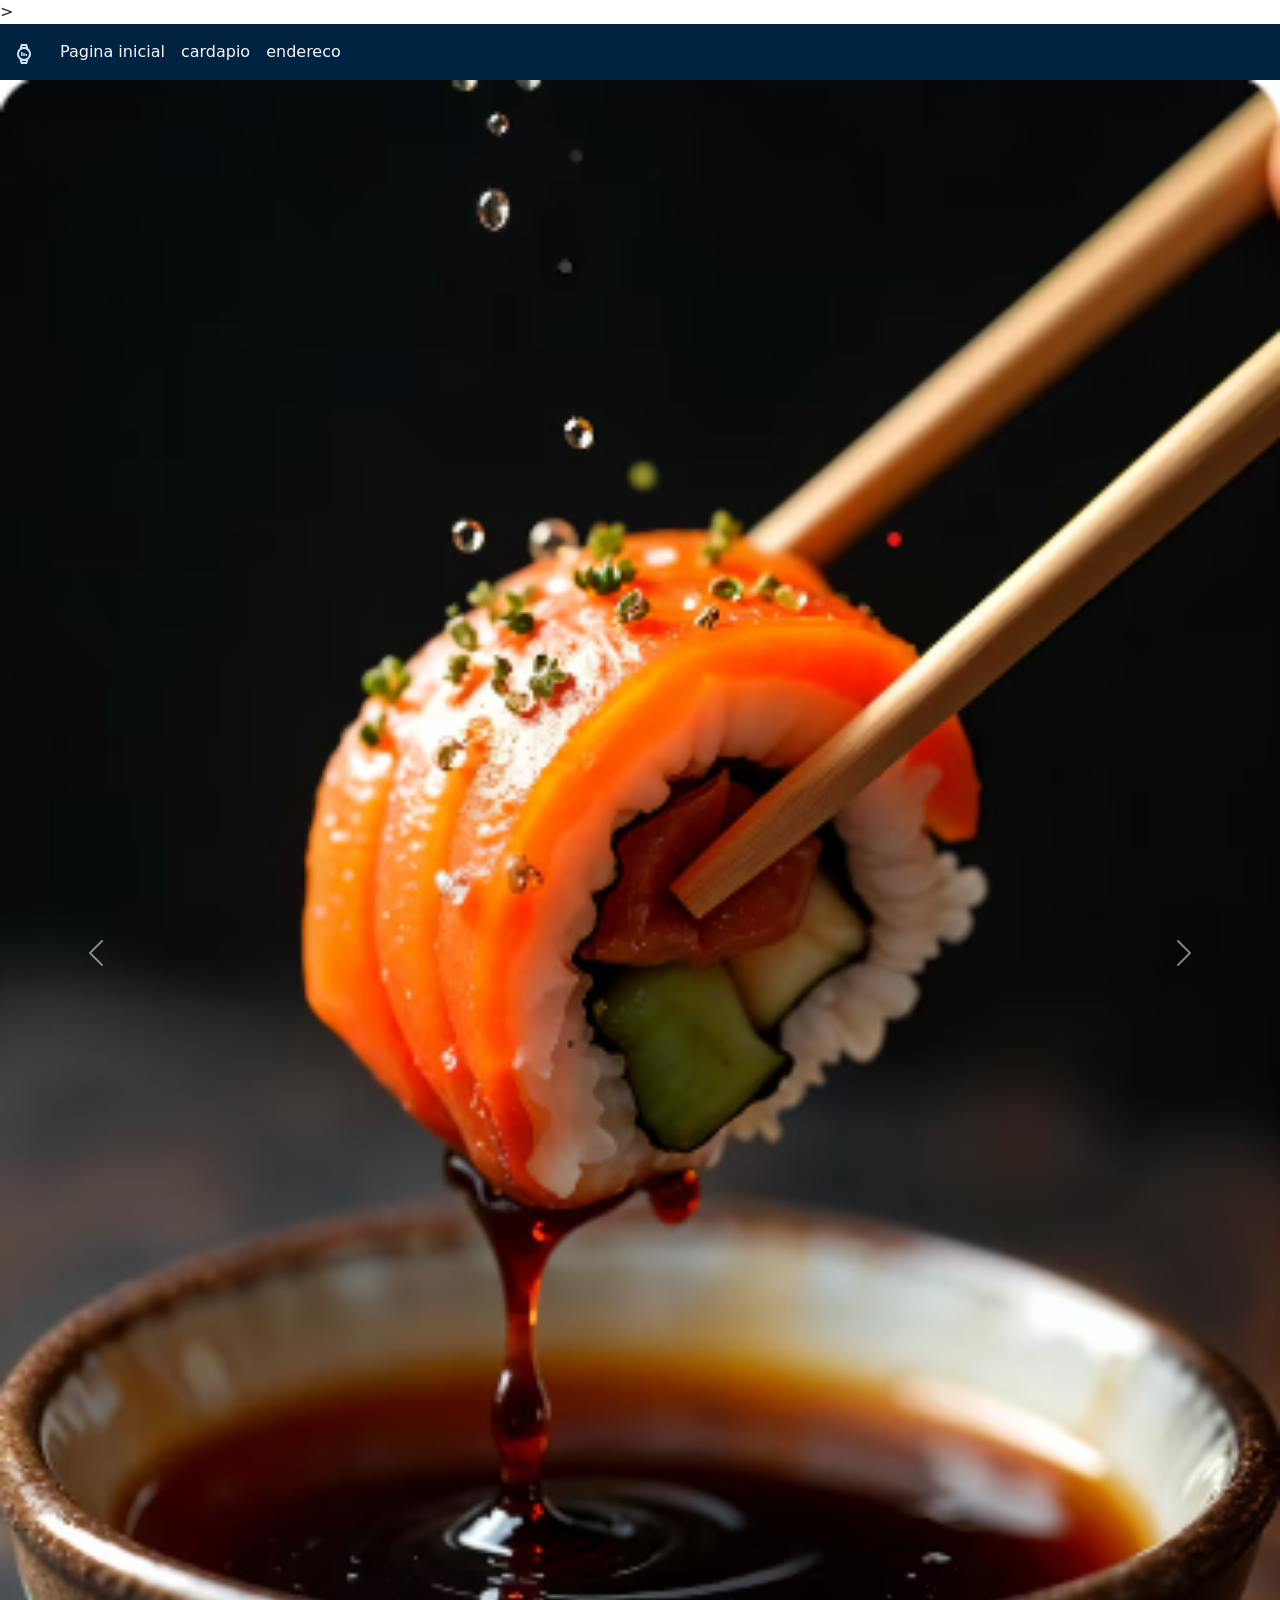
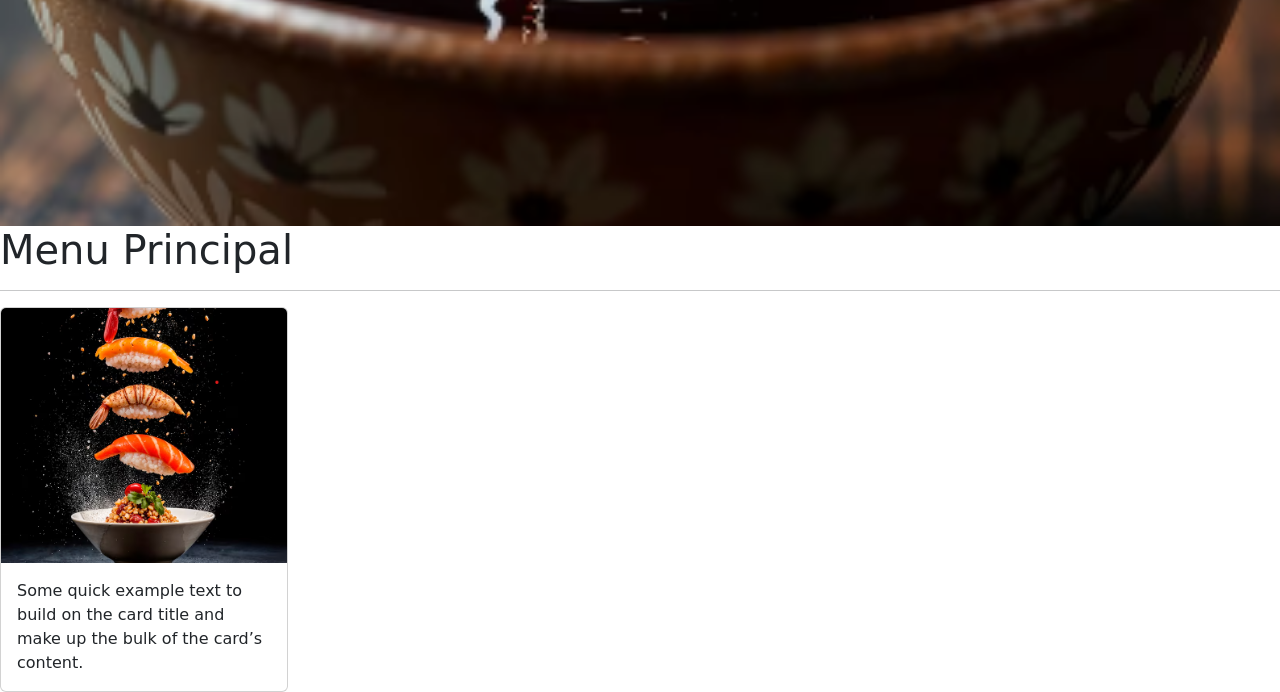
==== index.html @ cb33956d "feito" ====
<!DOCTYPE html>
<html lang="pt-BR">
<head>
    <meta charset="UTF-8">
    <meta name="viewport" content="width=device-width, initial-scale=1.0">
    <title>Utilizando BootStrap</title>
    <!--Link do CSS do Bootstrap-->>
    <link href="https://cdn.jsdelivr.net/npm/bootstrap@5.3.8/dist/css/bootstrap.min.css" rel="stylesheet" integrity="sha384-sRIl4kxILFvY47J16cr9ZwB07vP4J8+LH7qKQnuqkuIAvNWLzeN8tE5YBujZqJLB" crossorigin="anonymous">
    <!--CSS local-->
    <link rel="stylesheet" href="style.css">
</head>
<body>
    <nav class="navbar navbar-expand-lg bg-body-tertiary">
        <div class="container-fluid">
          <a class="navbar-brand" href="#"><svg xmlns="http://www.w3.org/2000/svg" height="24px" viewBox="0 -960 960 960" width="24px" fill="#D3E2F1"><path d="M360-400v-160h60v160h-60Zm90 0v-120h60v120h-60Zm90 0v-80h60v80h-60ZM420-800h120-120Zm0 640h120-120Zm-60 80-54-182q-48-38-77-95t-29-123q0-66 29-123t77-95l54-182h240l54 182q48 38 77 95t29 123q0 66-29 123t-77 95L600-80H360Zm261.5-258.5Q680-397 680-480t-58.5-141.5Q563-680 480-680t-141.5 58.5Q280-563 280-480t58.5 141.5Q397-280 480-280t141.5-58.5ZM404-750q20-5 38.5-8t37.5-3q19 0 37.5 3t38.5 8l-16-50H420l-16 50Zm16 590h120l16-50q-20 5-38.5 7.5T480-200q-19 0-37.5-2.5T404-210l16 50Z"/></svg></a>
          <button class="navbar-toggler" type="button" data-bs-toggle="collapse" data-bs-target="#navbarNav" aria-controls="navbarNav" aria-expanded="false" aria-label="Toggle navigation">
            <span class="navbar-toggler-icon"></span>
          </button>
          <div class="collapse navbar-collapse" id="navbarNav">
            <ul class="navbar-nav">
              <li class="nav-item">
                <a class="nav-link " aria-current="page" href="index.html">Pagina inicial</a>
              </li>
              <li class="nav-item">
                <a class="nav-link" href="cardapio.html">cardapio</a>
              </li>
              <li class="nav-item">
                <a class="nav-link" href="endereco.html">endereco</a>
              
        
              </li>
            </ul>
          </div>
        </div>
      </nav>
      <div id="carouselExample" class="carousel slide">
        <div class="carousel-inner">
          <div class="carousel-item active">
            <img src="img/Captura de tela 2026-04-06 201835.png" class="d-block w-100" alt="...">
          </div>
          <div class="carousel-item">
            <img src="img/Captura de tela 2026-04-06 202945.png" class="d-block w-100" alt="...">
          </div>
          <div class="carousel-item">
            <img src="img/Captura de tela 2026-04-06 203034.png" class="d-block w-100" alt="...">
          </div>
        </div>
        <button class="carousel-control-prev" type="button" data-bs-target="#carouselExample" data-bs-slide="prev">
          <span class="carousel-control-prev-icon" aria-hidden="true"></span>
          <span class="visually-hidden">Previous</span>
        </button>
        <button class="carousel-control-next" type="button" data-bs-target="#carouselExample" data-bs-slide="next">
          <span class="carousel-control-next-icon" aria-hidden="true"></span>
          <span class="visually-hidden">Next</span>
        </button>
      </div>
    </div>


<!--Card's -->
<h1>Menu Principal</h1>
<hr><div class="card" style="width: 18rem;">
    <img src="img/Captura de tela 2026-04-06 212812.png" class="card-img-top" alt="...">
    <div class="card-body">
      <p class="card-text">Some quick example text to build on the card title and make up the bulk of the card’s content.</p>
    </div>
  </div>


<!--Link do JavaScript do BootStrap-->
    <script src="https://cdn.jsdelivr.net/npm/bootstrap@5.3.8/dist/js/bootstrap.bundle.min.js" integrity="sha384-FKyoEForCGlyvwx9Hj09JcYn3nv7wiPVlz7YYwJrWVcXK/BmnVDxM+D2scQbITxI" crossorigin="anonymous"></script>
</body>
</html>
---- style.css ----
.bg-body-tertiary{
    background-color: rgb(0, 35, 65) !important;
}
.nav-link{
    color: rgb(250, 245, 255);
}
.nav-link:hover{
    color: rgb(175, 210, 255);
}
.h1{
    text-align: center;
    margin-top: 15px;
    color: rgb(8, 38, 71);
}
.cards{
    display: flex;
    justify-content: center;
    gap: 15px;
    margin-bottom: 20px;
}
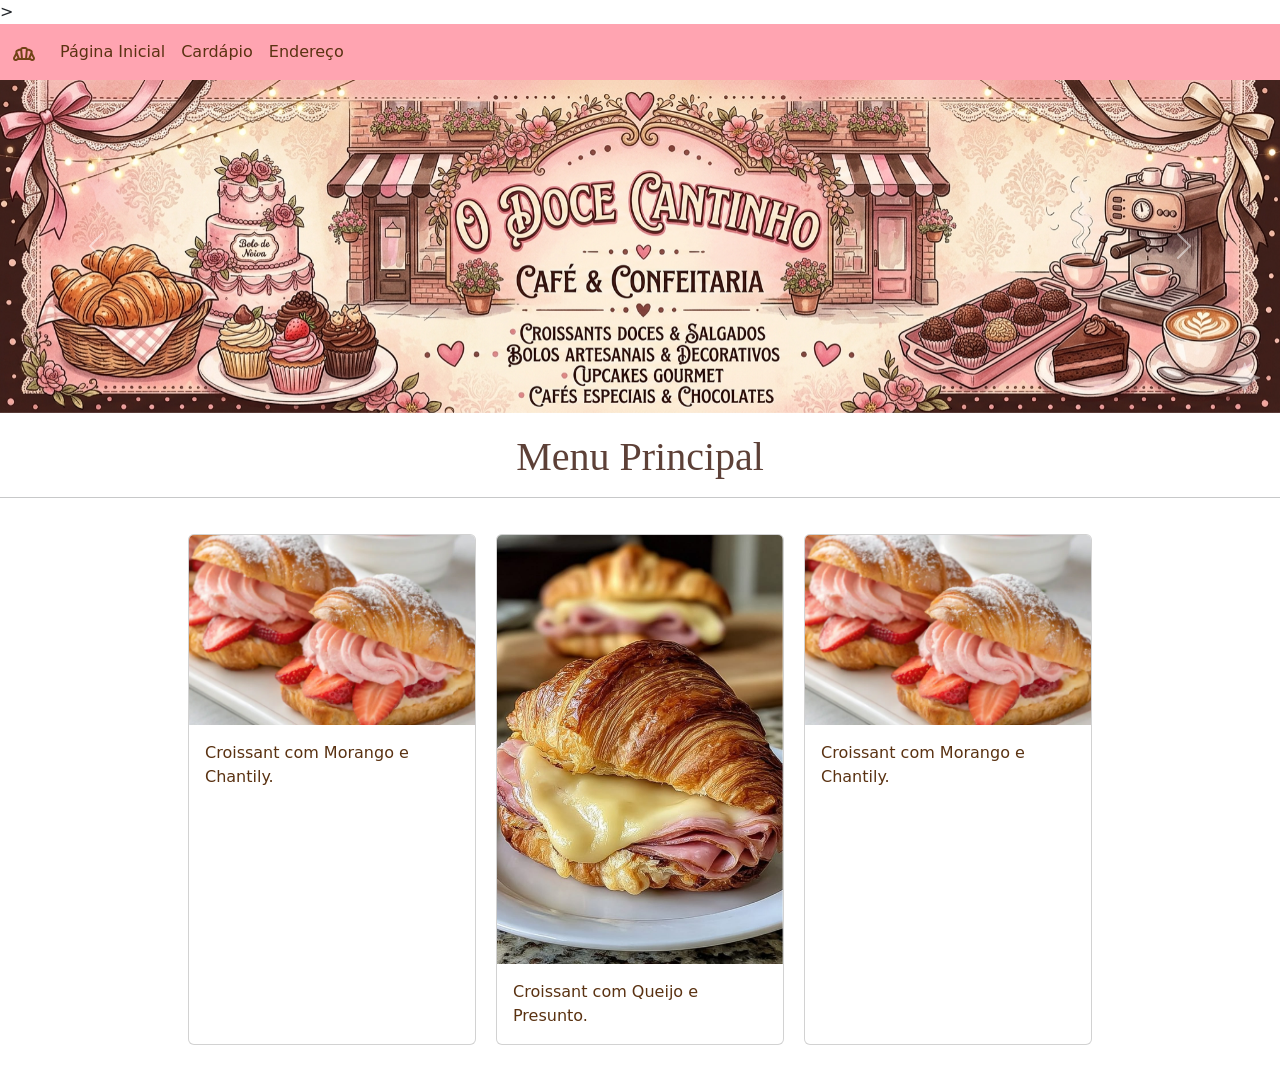
==== commit 49c49471: "EM ANDAMENTO" ====
--- a/index.html
+++ b/index.html
@@ -12,20 +12,20 @@
 <body>
     <nav class="navbar navbar-expand-lg bg-body-tertiary">
         <div class="container-fluid">
-          <a class="navbar-brand" href="#"><svg xmlns="http://www.w3.org/2000/svg" height="24px" viewBox="0 -960 960 960" width="24px" fill="#D3E2F1"><path d="M360-400v-160h60v160h-60Zm90 0v-120h60v120h-60Zm90 0v-80h60v80h-60ZM420-800h120-120Zm0 640h120-120Zm-60 80-54-182q-48-38-77-95t-29-123q0-66 29-123t77-95l54-182h240l54 182q48 38 77 95t29 123q0 66-29 123t-77 95L600-80H360Zm261.5-258.5Q680-397 680-480t-58.5-141.5Q563-680 480-680t-141.5 58.5Q280-563 280-480t58.5 141.5Q397-280 480-280t141.5-58.5ZM404-750q20-5 38.5-8t37.5-3q19 0 37.5 3t38.5 8l-16-50H420l-16 50Zm16 590h120l16-50q-20 5-38.5 7.5T480-200q-19 0-37.5-2.5T404-210l16 50Z"/></svg></a>
+          <a class="navbar-brand" href="#"><svg xmlns="http://www.w3.org/2000/svg" height="24px" viewBox="0 -960 960 960" width="24px" fill="#714216"><path d="M804-282q17 9 30-4t4-30l-58-108-42 108 66 34Zm-200-38h48l96-238q3-8-1.5-13.5T736-580l-80-32q-9-3-17.5 2T628-596l-24 276Zm-296 0h48l-24-276q-2-11-10.5-15t-17.5-1l-80 32q-8 3-11.5 8.5T212-558l96 238Zm-152 38 66-34-42-108-58 108q-9 17 4 30t30 4Zm280-38h88l30-338q2-9-4.5-15.5T534-680H426q-8 0-14.5 6.5T406-658l30 338ZM138-200q-42 0-70-31.5T40-306q0-12 3.5-23.5T52-352l88-168q-14-40 1-79t53-55l80-32q14-5 28-7t28 1q14-29 39-48.5t57-19.5h108q32 0 57 19.5t39 48.5q14-2 28-.5t28 6.5l80 32q40 16 56 55t-2 77l88 168q6 11 9 23t3 25q0 45-30.5 75.5T814-200q-11 0-22-2.5t-22-7.5l-62-30H250l-56 30q-13 7-27.5 8.5T138-200Zm342-280Z"/></svg></a>
           <button class="navbar-toggler" type="button" data-bs-toggle="collapse" data-bs-target="#navbarNav" aria-controls="navbarNav" aria-expanded="false" aria-label="Toggle navigation">
             <span class="navbar-toggler-icon"></span>
           </button>
           <div class="collapse navbar-collapse" id="navbarNav">
             <ul class="navbar-nav">
               <li class="nav-item">
-                <a class="nav-link " aria-current="page" href="index.html">Pagina inicial</a>
+                <a class="nav-link " aria-current="page" href="index.html">Página Inicial</a>
               </li>
               <li class="nav-item">
-                <a class="nav-link" href="cardapio.html">cardapio</a>
+                <a class="nav-link" href="cardapio.html">Cardápio</a>
               </li>
               <li class="nav-item">
-                <a class="nav-link" href="endereco.html">endereco</a>
+                <a class="nav-link" href="endereco.html">Endereço</a>
               
         
               </li>
@@ -36,13 +36,13 @@
       <div id="carouselExample" class="carousel slide">
         <div class="carousel-inner">
           <div class="carousel-item active">
-            <img src="img/Captura de tela 2026-04-06 201835.png" class="d-block w-100" alt="...">
+            <img src="img/popo.png" class="d-block w-100" alt="...">
           </div>
           <div class="carousel-item">
-            <img src="img/Captura de tela 2026-04-06 202945.png" class="d-block w-100" alt="...">
+            <img src="img/popo.png" class="d-block w-100" alt="...">
           </div>
           <div class="carousel-item">
-            <img src="img/Captura de tela 2026-04-06 203034.png" class="d-block w-100" alt="...">
+            <img src="img/popo.png" class="d-block w-100" alt="...">
           </div>
         </div>
         <button class="carousel-control-prev" type="button" data-bs-target="#carouselExample" data-bs-slide="prev">
@@ -57,16 +57,49 @@
     </div>
 
 
-<!--Card's -->
-<h1>Menu Principal</h1>
-<hr><div class="card" style="width: 18rem;">
-    <img src="img/Captura de tela 2026-04-06 212812.png" class="card-img-top" alt="...">
-    <div class="card-body">
-      <p class="card-text">Some quick example text to build on the card title and make up the bulk of the card’s content.</p>
+    <h1 class="mm" style="text-align: center;">Menu Principal</h1>
+    <hr>
+    
+    <div class="container-cards">
+      
+      <div class="card" style="width: 18rem;">
+        <img src="img/popo coco.jpg" class="card-img-top" alt="...">
+        <div class="card-body">
+          <p class="card-text">Croissant com Morango e Chantily.</p>
+        </div>
+      </div>
+    
+      <div class="card" style="width: 18rem;">
+        <img src="img/popo coco qijo.jpg" class="card-img-top" alt="...">
+        <div class="card-body">
+          <p class="card-text">Croissant com Queijo e Presunto.</p>
+        </div>
+      </div>
+    
+      <div class="card" style="width: 18rem;">
+        <img src="img/popo coco.jpg" class="card-img-top" alt="...">
+        <div class="card-body">
+          <p class="card-text">Croissant com Morango e Chantily.</p>
+        </div>
+      </div>
+    
     </div>
-  </div>
-
-
+    
+    <style>
+      .container-cards {
+        display: flex;          /* Ativa o modo flexível */
+        flex-wrap: wrap;       /* Se não couber na tela, ele joga para a linha de baixo */
+        justify-content: center; /* Centraliza horizontalmente */
+        gap: 20px;             /* Cria um espaço entre os cards */
+        padding: 20px;         /* Espaçamento interno */
+      }
+    
+      .mm {
+        color: #5d4037;        /* Um tom de marrom para combinar com o tema vintage */
+        font-family: 'Georgia', serif; 
+        margin-top: 20px;
+      }
+    </style>
 <!--Link do JavaScript do BootStrap-->
     <script src="https://cdn.jsdelivr.net/npm/bootstrap@5.3.8/dist/js/bootstrap.bundle.min.js" integrity="sha384-FKyoEForCGlyvwx9Hj09JcYn3nv7wiPVlz7YYwJrWVcXK/BmnVDxM+D2scQbITxI" crossorigin="anonymous"></script>
 </body>
--- a/style.css
+++ b/style.css
@@ -1,20 +1,28 @@
 .bg-body-tertiary{
-    background-color: rgb(0, 35, 65) !important;
+    background-color: rgb(255, 164, 177) !important;
 }
 .nav-link{
-    color: rgb(250, 245, 255);
+    color: rgb(90, 50, 18);
 }
 .nav-link:hover{
-    color: rgb(175, 210, 255);
+    color: rgb(255, 215, 170);
 }
-.h1{
+.mm{
     text-align: center;
     margin-top: 15px;
-    color: rgb(8, 38, 71);
+    color: rgb(167, 121, 84);
 }
 .cards{
     display: flex;
     justify-content: center;
     gap: 15px;
     margin-bottom: 20px;
+
+}
+.card-text{
+    color: rgb(90, 50, 18);
+};
+
+.card{
+;
 }
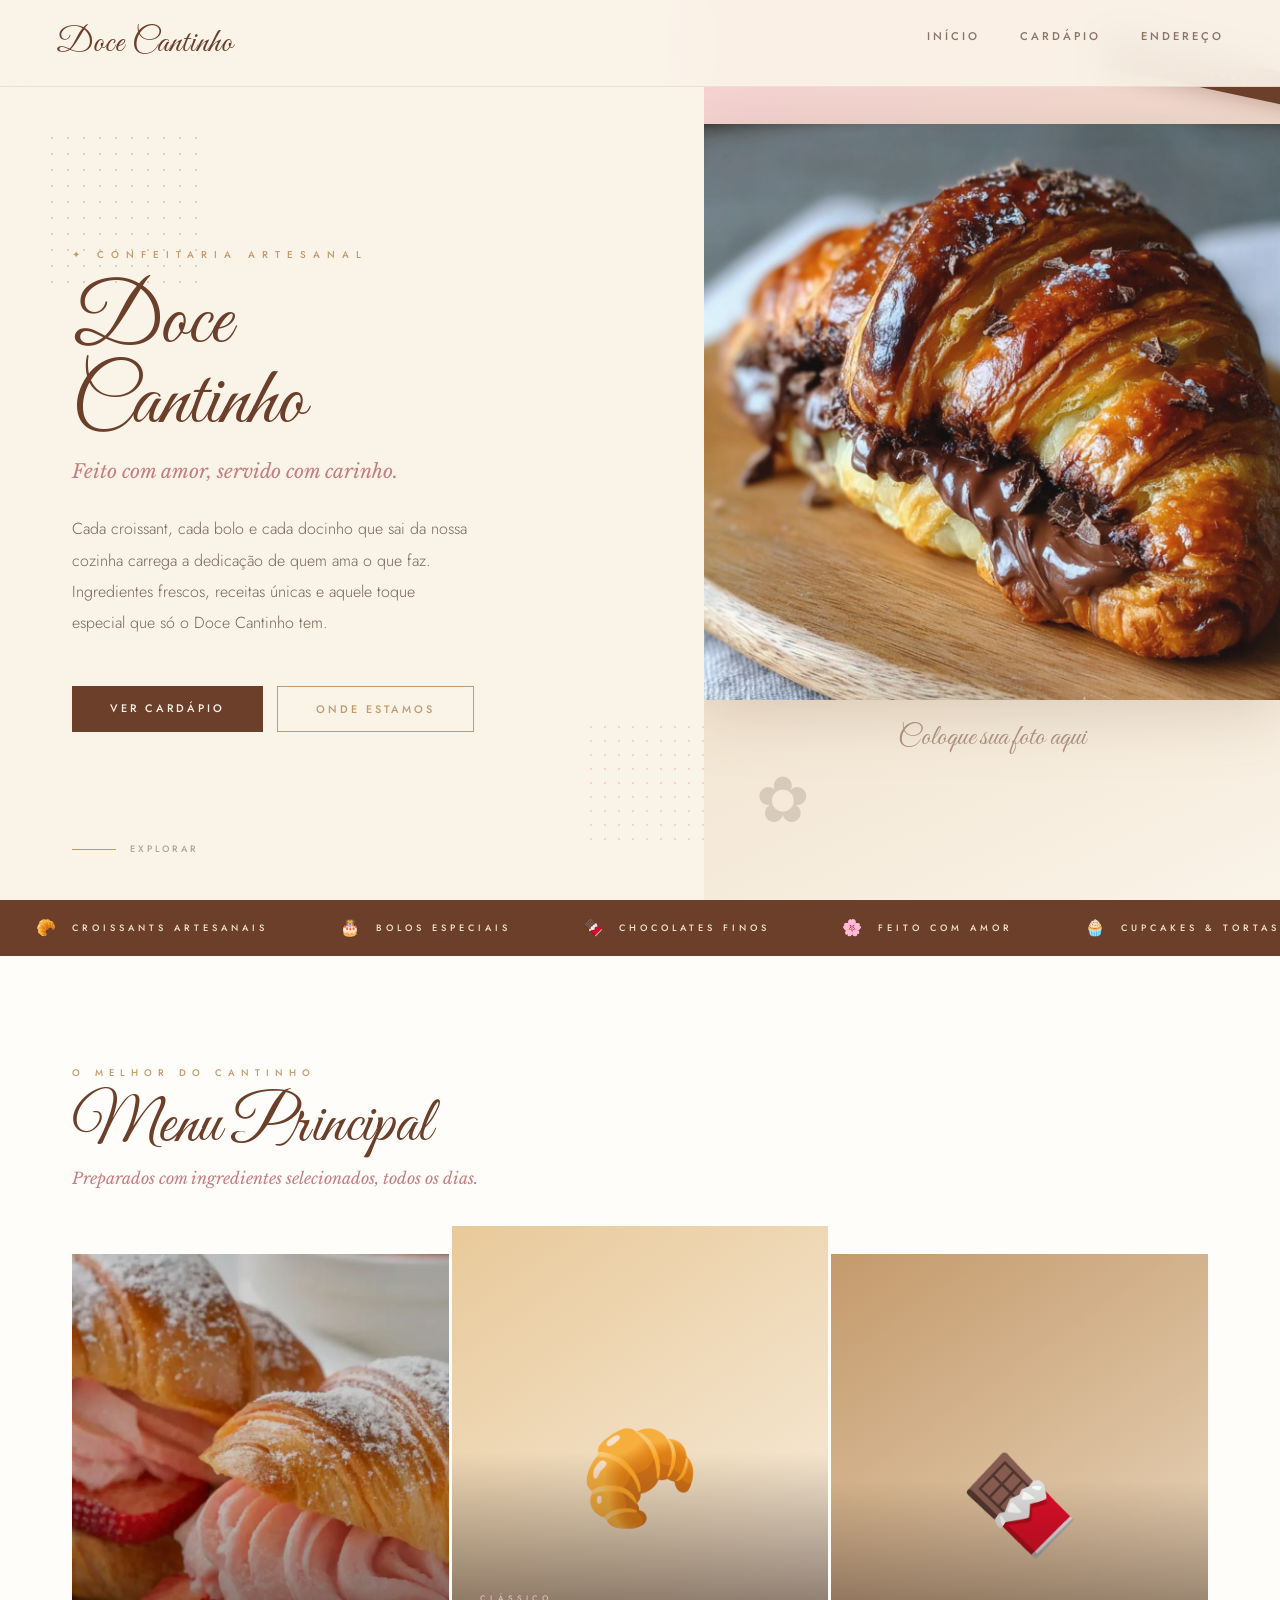
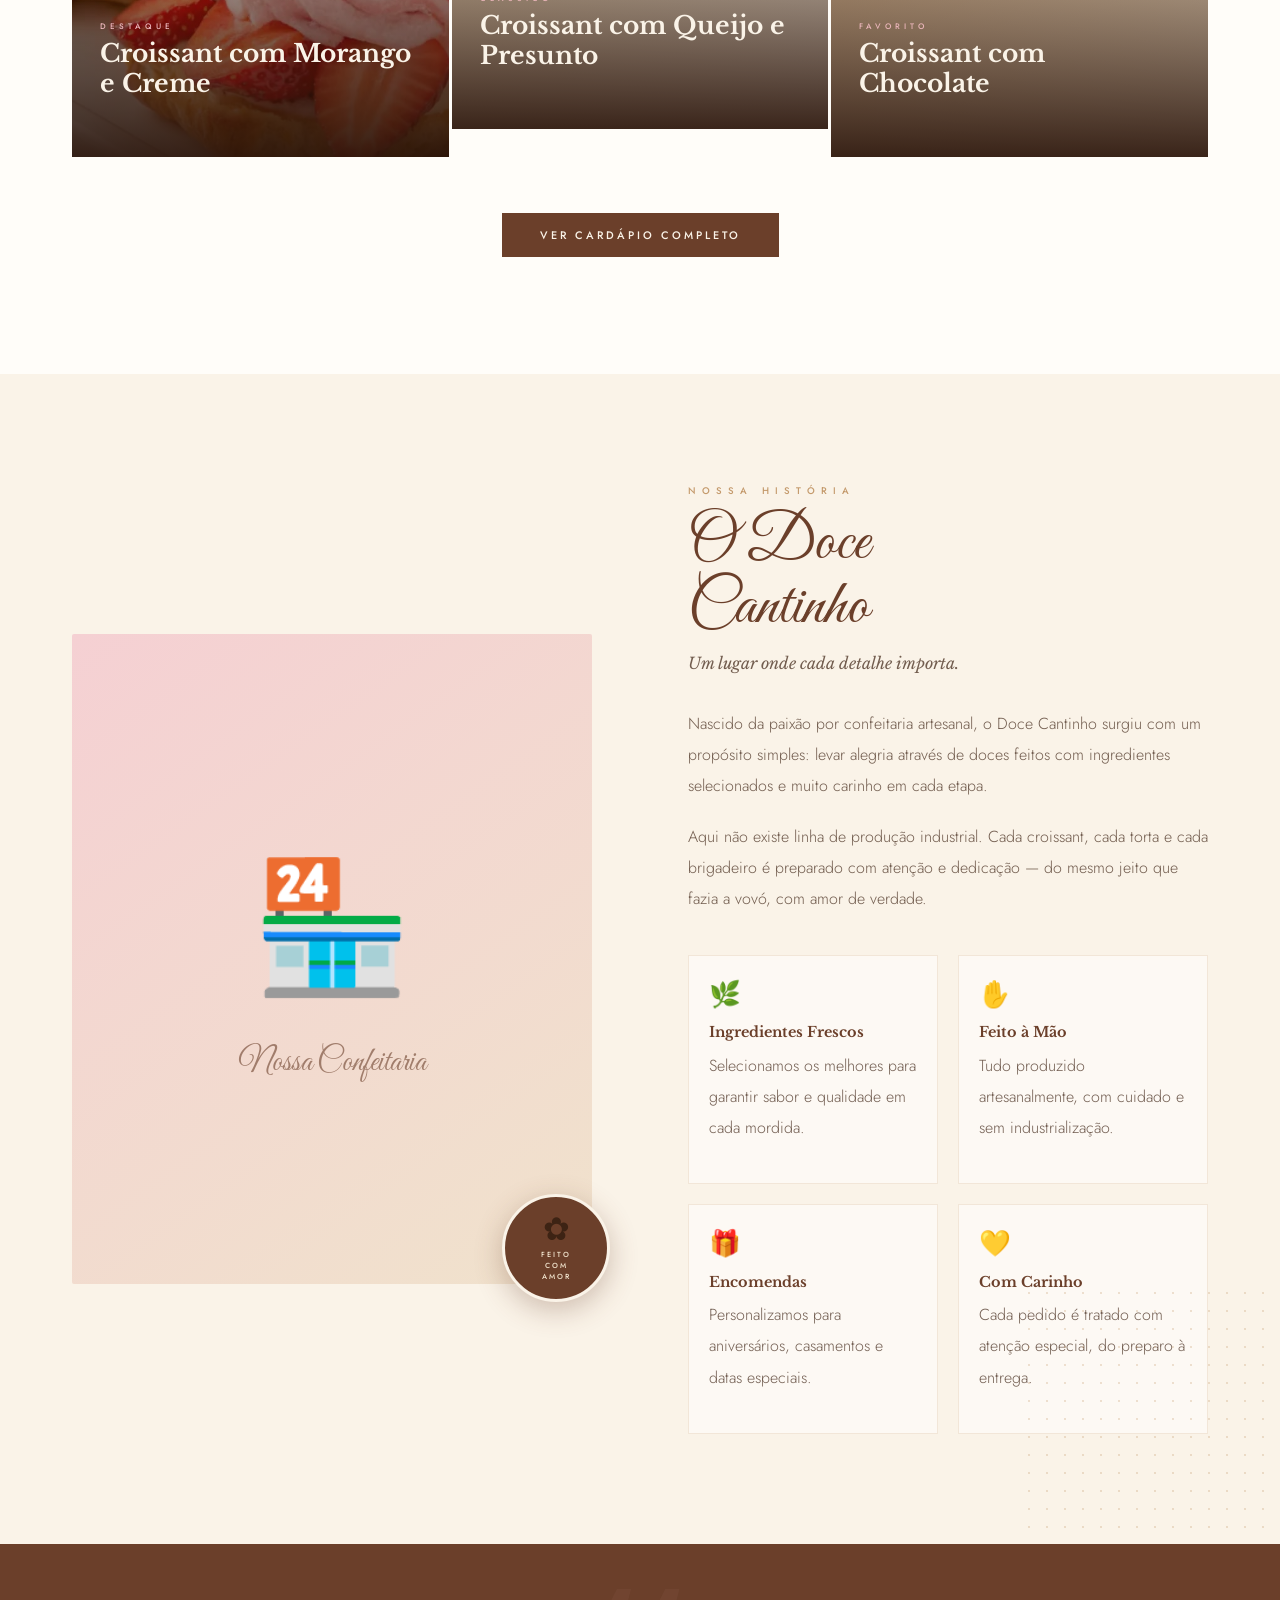
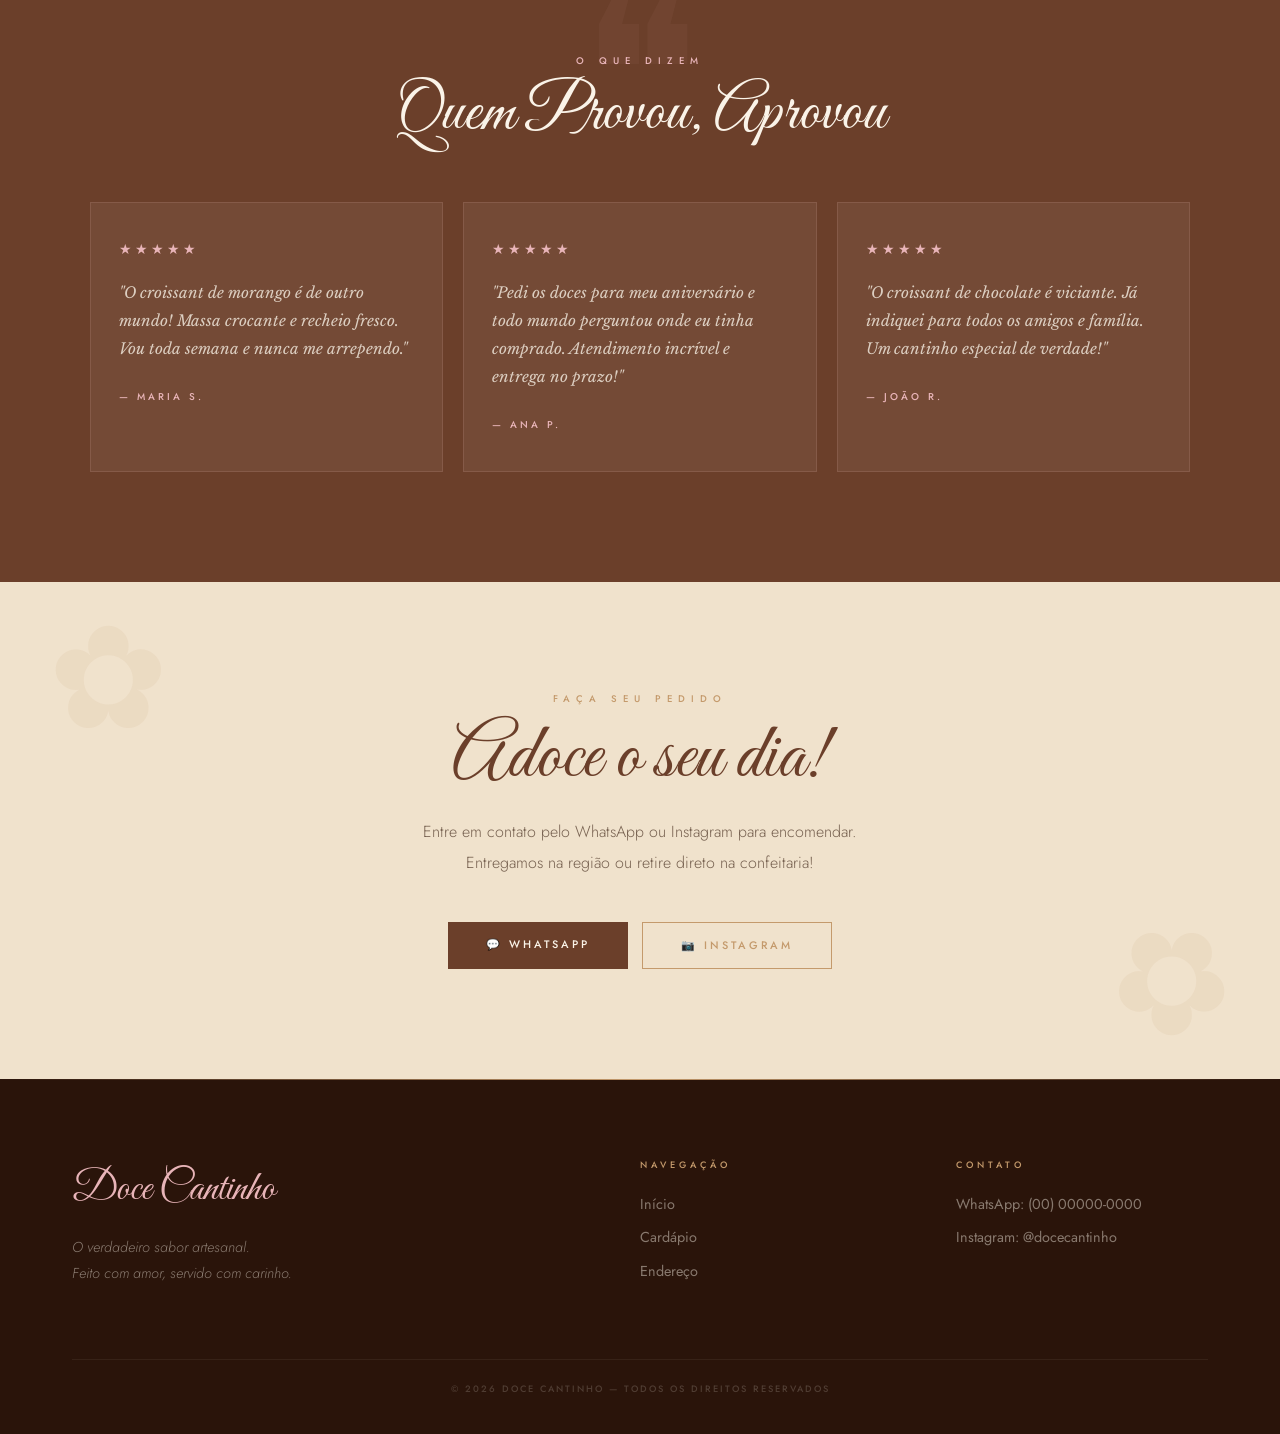
==== commit b703c99d: "em andamento" ====
--- a/index.html
+++ b/index.html
@@ -1,106 +1,802 @@
 <!DOCTYPE html>
 <html lang="pt-BR">
 <head>
-    <meta charset="UTF-8">
-    <meta name="viewport" content="width=device-width, initial-scale=1.0">
-    <title>Utilizando BootStrap</title>
-    <!--Link do CSS do Bootstrap-->>
-    <link href="https://cdn.jsdelivr.net/npm/bootstrap@5.3.8/dist/css/bootstrap.min.css" rel="stylesheet" integrity="sha384-sRIl4kxILFvY47J16cr9ZwB07vP4J8+LH7qKQnuqkuIAvNWLzeN8tE5YBujZqJLB" crossorigin="anonymous">
-    <!--CSS local-->
-    <link rel="stylesheet" href="style.css">
+  <meta charset="UTF-8">
+  <meta name="viewport" content="width=device-width, initial-scale=1.0">
+  <title>Doce Cantinho — Confeitaria</title>
+  <link href="https://fonts.googleapis.com/css2?family=Great+Vibes&family=Libre+Baskerville:ital,wght@0,400;0,700;1,400&family=Jost:wght@300;400;500;600&display=swap" rel="stylesheet">
+  <link href="https://cdn.jsdelivr.net/npm/bootstrap@5.3.8/dist/css/bootstrap.min.css" rel="stylesheet" integrity="sha384-sRIl4kxILFvY47J16cr9ZwB07vP4J8+LH7qKQnuqkuIAvNWLzeN8tE5YBujZqJLB" crossorigin="anonymous">
+  <style>
+    *, *::before, *::after { margin: 0; padding: 0; box-sizing: border-box; }
+
+    :root {
+      --rosa:        #E8B4B8;
+      --rosa-escuro: #C47E82;
+      --creme:       #FAF3E8;
+      --bege:        #F0E2CC;
+      --caramelo:    #C49A6C;
+      --marrom:      #6B3F2A;
+      --marrom-esc:  #2A140A;
+      --branco:      #FFFDF9;
+      --texto:       #3D2314;
+    }
+
+    html { scroll-behavior: smooth; }
+
+    body {
+      background: var(--branco);
+      color: var(--texto);
+      font-family: 'Jost', sans-serif;
+      overflow-x: hidden;
+    }
+
+    ::-webkit-scrollbar { width: 5px; }
+    ::-webkit-scrollbar-track { background: var(--creme); }
+    ::-webkit-scrollbar-thumb { background: var(--rosa); border-radius: 3px; }
+
+    /* ─── NAV ─── */
+    nav {
+      position: fixed; top: 0; left: 0; right: 0; z-index: 200;
+      display: flex; align-items: center; justify-content: space-between;
+      padding: 18px 56px;
+      background: rgba(250,243,232,0.93);
+      backdrop-filter: blur(18px);
+      border-bottom: 1px solid rgba(196,154,108,0.22);
+    }
+
+    .nav-logo {
+      font-family: 'Great Vibes', cursive;
+      font-size: 2.1rem; color: var(--marrom);
+      text-decoration: none; letter-spacing: 1px;
+    }
+
+    .nav-links { display: flex; gap: 40px; list-style: none; }
+    .nav-links a {
+      font-size: 0.7rem; letter-spacing: 3px; font-weight: 500;
+      color: rgba(61,35,20,0.6); text-decoration: none;
+      text-transform: uppercase; transition: color 0.3s;
+      position: relative;
+    }
+    .nav-links a::after {
+      content: ''; position: absolute; bottom: -4px; left: 0; right: 0;
+      height: 1px; background: var(--caramelo);
+      transform: scaleX(0); transition: transform 0.3s ease;
+    }
+    .nav-links a:hover { color: var(--marrom); }
+    .nav-links a:hover::after { transform: scaleX(1); }
+
+    /* ─── HERO ─── */
+    .hero {
+      min-height: 100vh;
+      display: grid; grid-template-columns: 1.1fr 0.9fr;
+      position: relative; overflow: hidden;
+    }
+
+    .hero-left {
+      display: flex; flex-direction: column;
+      justify-content: center;
+      padding: 160px 72px 80px 72px;
+      background: var(--creme);
+      position: relative; z-index: 2;
+    }
+
+    .hero-left::before {
+      content: '';
+      position: absolute; top: 130px; left: 44px;
+      width: 160px; height: 160px;
+      background-image: radial-gradient(circle, rgba(196,154,108,0.4) 1.5px, transparent 1.5px);
+      background-size: 16px 16px;
+      pointer-events: none;
+    }
+    .hero-left::after {
+      content: '';
+      position: absolute; bottom: 60px; right: 0;
+      width: 120px; height: 120px;
+      background-image: radial-gradient(circle, rgba(232,180,184,0.5) 1.5px, transparent 1.5px);
+      background-size: 14px 14px;
+      pointer-events: none;
+    }
+
+    .hero-tag {
+      font-size: 0.62rem; letter-spacing: 7px; font-weight: 500;
+      text-transform: uppercase; color: var(--caramelo);
+      margin-bottom: 22px;
+      animation: fadeUp 0.9s ease both;
+    }
+
+    .hero-title {
+      font-family: 'Great Vibes', cursive;
+      font-size: clamp(4.5rem, 6.5vw, 8rem);
+      color: var(--marrom); line-height: 0.95;
+      margin-bottom: 14px;
+      animation: fadeUp 0.9s 0.12s ease both;
+    }
+
+    .hero-subtitle {
+      font-family: 'Libre Baskerville', serif;
+      font-size: clamp(1rem, 1.5vw, 1.3rem);
+      font-style: italic; color: var(--rosa-escuro);
+      margin-bottom: 28px;
+      animation: fadeUp 0.9s 0.22s ease both;
+    }
+
+    .hero-desc {
+      font-size: 1rem; font-weight: 300; line-height: 1.95;
+      color: rgba(61,35,20,0.68); max-width: 400px;
+      margin-bottom: 48px;
+      animation: fadeUp 0.9s 0.32s ease both;
+    }
+
+    .hero-btns {
+      display: flex; gap: 14px; flex-wrap: wrap;
+      animation: fadeUp 0.9s 0.42s ease both;
+    }
+
+    .btn-prim {
+      display: inline-block; padding: 14px 38px;
+      background: var(--marrom); color: var(--creme);
+      font-size: 0.68rem; letter-spacing: 3px; font-weight: 500;
+      text-transform: uppercase; text-decoration: none;
+      transition: all 0.35s; position: relative; overflow: hidden;
+    }
+    .btn-prim::before {
+      content: ''; position: absolute; inset: 0;
+      background: var(--rosa-escuro);
+      transform: translateX(-101%);
+      transition: transform 0.4s cubic-bezier(0.77,0,0.175,1);
+    }
+    .btn-prim:hover::before { transform: translateX(0); }
+    .btn-prim span { position: relative; z-index: 1; color: var(--creme); }
+
+    .btn-sec {
+      display: inline-block; padding: 14px 38px;
+      border: 1px solid var(--caramelo);
+      color: var(--caramelo);
+      font-size: 0.68rem; letter-spacing: 3px; font-weight: 500;
+      text-transform: uppercase; text-decoration: none;
+      transition: all 0.35s;
+    }
+    .btn-sec:hover { background: var(--caramelo); color: var(--branco); }
+
+    .hero-right {
+      position: relative; overflow: hidden;
+      background: linear-gradient(155deg, #F5D0D3 0%, var(--bege) 50%, var(--creme) 100%);
+    }
+
+    .hero-right img {
+      width: 100%; height: 100%; object-fit: cover;
+      display: block; opacity: 0.92;
+    }
+
+    .hero-placeholder {
+      width: 100%; height: 100%; min-height: 100vh;
+      display: flex; flex-direction: column;
+      align-items: center; justify-content: center;
+      gap: 16px;
+    }
+    .hero-placeholder .big-emoji {
+      font-size: 10rem;
+      filter: drop-shadow(0 12px 32px rgba(107,63,42,0.2));
+      animation: float 4s ease-in-out infinite;
+    }
+    .hero-placeholder p {
+      font-family: 'Great Vibes', cursive;
+      font-size: 1.8rem; color: var(--marrom); opacity: 0.5;
+    }
+    @keyframes float {
+      0%,100% { transform: translateY(0); }
+      50% { transform: translateY(-14px); }
+    }
+
+    .hero-ribbon {
+      position: absolute; top: 56px; right: -28px;
+      background: var(--marrom); color: var(--creme);
+      padding: 10px 56px;
+      font-size: 0.52rem; letter-spacing: 5px; font-weight: 500;
+      text-transform: uppercase; transform: rotate(12deg);
+      box-shadow: 0 4px 20px rgba(107,63,42,0.3);
+    }
+
+    .hero-deco {
+      position: absolute; bottom: 52px; left: 52px;
+      font-size: 4rem; opacity: 0.15;
+      animation: spin 25s linear infinite;
+    }
+    @keyframes spin { to { transform: rotate(360deg); } }
+
+    .scroll-hint {
+      position: absolute; bottom: 44px; left: 72px;
+      display: flex; align-items: center; gap: 14px;
+      font-size: 0.58rem; letter-spacing: 3px; text-transform: uppercase;
+      color: rgba(61,35,20,0.38); font-weight: 500;
+      animation: bob 2.5s ease-in-out infinite;
+    }
+    .scroll-line { width: 44px; height: 1px; background: var(--caramelo); }
+    @keyframes bob {
+      0%,100% { transform: translateY(0); }
+      50% { transform: translateY(7px); }
+    }
+    @keyframes fadeUp {
+      from { opacity: 0; transform: translateY(28px); }
+      to   { opacity: 1; transform: translateY(0); }
+    }
+
+    /* ─── MARQUEE ─── */
+    .marquee-bar {
+      background: var(--marrom);
+      padding: 16px 0; overflow: hidden;
+    }
+    .marquee-track {
+      display: flex; width: max-content;
+      animation: marquee 24s linear infinite;
+    }
+    .marquee-item {
+      display: flex; align-items: center; gap: 12px;
+      padding: 0 36px;
+      font-size: 0.58rem; letter-spacing: 4px; font-weight: 500;
+      text-transform: uppercase; color: var(--bege); white-space: nowrap;
+    }
+    .marquee-item .dot { color: var(--rosa); font-size: 1rem; }
+    @keyframes marquee { from { transform: translateX(0); } to { transform: translateX(-50%); } }
+
+    /* ─── HELPERS ─── */
+    .eyebrow {
+      font-size: 0.6rem; letter-spacing: 6px; font-weight: 500;
+      text-transform: uppercase; color: var(--caramelo);
+      margin-bottom: 14px; display: block;
+    }
+    .sec-title {
+      font-family: 'Great Vibes', cursive;
+      font-size: clamp(3rem, 5vw, 5.5rem);
+      color: var(--marrom); line-height: 1; margin-bottom: 8px;
+    }
+    .sec-sub {
+      font-family: 'Libre Baskerville', serif;
+      font-size: 1rem; font-style: italic;
+      color: var(--rosa-escuro);
+    }
+
+    /* ─── MENU PRINCIPAL ─── */
+    .menu-sec {
+      background: var(--branco);
+      padding: 110px 72px;
+    }
+    .menu-header { margin-bottom: 64px; }
+
+    .menu-grid {
+      display: grid;
+      grid-template-columns: repeat(3, 1fr);
+      gap: 3px;
+      max-width: 1200px; margin: 0 auto;
+    }
+
+    .menu-card {
+      position: relative; overflow: hidden;
+      background: var(--creme); cursor: pointer;
+    }
+
+    .menu-card img {
+      width: 100%; aspect-ratio: 3/4; object-fit: cover;
+      display: block;
+      filter: brightness(0.82) saturate(1.15);
+      transition: transform 0.65s ease, filter 0.5s;
+    }
+    .menu-card:hover img {
+      transform: scale(1.07);
+      filter: brightness(0.55) saturate(1.2);
+    }
+
+    /* Placeholder sem foto */
+    .menu-placeholder {
+      width: 100%; aspect-ratio: 3/4;
+      display: flex; align-items: center; justify-content: center;
+      font-size: 6rem;
+      transition: transform 0.65s ease;
+    }
+    .menu-card:hover .menu-placeholder { transform: scale(1.07); }
+
+    .menu-overlay {
+      position: absolute; inset: 0;
+      display: flex; flex-direction: column;
+      justify-content: flex-end; padding: 32px 28px;
+      background: linear-gradient(to top, rgba(42,20,10,0.92) 0%, transparent 55%);
+    }
+
+    .menu-tag {
+      font-size: 0.5rem; letter-spacing: 4px; font-weight: 500;
+      text-transform: uppercase; color: var(--rosa);
+      margin-bottom: 7px; display: block;
+    }
+
+    .menu-nome {
+      font-family: 'Libre Baskerville', serif;
+      font-size: 1.55rem; font-weight: 700;
+      color: var(--creme); line-height: 1.2; margin-bottom: 10px;
+    }
+
+    .menu-desc {
+      font-size: 0.88rem; font-weight: 300;
+      color: rgba(250,243,232,0.72); line-height: 1.6;
+      max-height: 0; overflow: hidden;
+      transition: max-height 0.5s ease, opacity 0.4s;
+      opacity: 0;
+    }
+    .menu-card:hover .menu-desc { max-height: 100px; opacity: 1; }
+
+    .menu-card.elevado { transform: translateY(-28px); }
+
+    /* ─── SOBRE NÓS ─── */
+    .sobre-sec {
+      background: var(--creme);
+      padding: 110px 72px;
+      position: relative; overflow: hidden;
+    }
+    .sobre-sec::after {
+      content: '';
+      position: absolute; bottom: 0; right: 0;
+      width: 260px; height: 260px;
+      background-image: radial-gradient(circle, rgba(196,154,108,0.28) 1.5px, transparent 1.5px);
+      background-size: 18px 18px;
+      pointer-events: none;
+    }
+
+    .sobre-inner {
+      max-width: 1200px; margin: 0 auto;
+      display: grid; grid-template-columns: 1fr 1fr;
+      gap: 96px; align-items: center;
+    }
+
+    .sobre-img-wrap { position: relative; }
+    .sobre-img-wrap img {
+      width: 100%; aspect-ratio: 4/5; object-fit: cover;
+      display: block; border-radius: 2px;
+    }
+    .sobre-placeholder {
+      width: 100%; aspect-ratio: 4/5;
+      background: linear-gradient(145deg, #F5D0D3, #F0E2CC);
+      display: flex; flex-direction: column;
+      align-items: center; justify-content: center;
+      gap: 16px; border-radius: 2px;
+    }
+    .sobre-placeholder .big { font-size: 8rem; }
+    .sobre-placeholder span {
+      font-family: 'Great Vibes', cursive;
+      font-size: 2rem; color: var(--marrom); opacity: 0.6;
+    }
+
+    .sobre-img-wrap::before {
+      content: '';
+      position: absolute; top: 18px; left: 18px; right: -18px; bottom: -18px;
+      border: 2px solid rgba(196,154,108,0.28); border-radius: 2px; z-index: -1;
+    }
+
+    .sobre-badge {
+      position: absolute; bottom: -18px; right: -18px;
+      width: 108px; height: 108px;
+      background: var(--marrom); border-radius: 50%;
+      display: flex; flex-direction: column;
+      align-items: center; justify-content: center;
+      border: 3px solid var(--creme);
+      box-shadow: 0 8px 28px rgba(107,63,42,0.3);
+    }
+    .sobre-badge .emo { font-size: 2rem; line-height: 1; }
+    .sobre-badge .txt {
+      font-size: 0.46rem; letter-spacing: 2px; font-weight: 500;
+      text-transform: uppercase; color: var(--bege);
+      text-align: center; line-height: 1.5; margin-top: 4px;
+    }
+
+    .sobre-texto p {
+      font-size: 1rem; font-weight: 300; line-height: 1.95;
+      color: rgba(61,35,20,0.72); margin-bottom: 20px;
+    }
+
+    .valores {
+      display: grid; grid-template-columns: 1fr 1fr;
+      gap: 20px; margin-top: 40px;
+    }
+    .valor-item {
+      padding: 20px;
+      border: 1px solid rgba(196,154,108,0.2);
+      background: rgba(255,253,249,0.7);
+      transition: border-color 0.3s, transform 0.3s;
+    }
+    .valor-item:hover { border-color: var(--caramelo); transform: translateY(-3px); }
+    .valor-icon { font-size: 1.6rem; margin-bottom: 8px; display: block; }
+    .valor-titulo {
+      font-family: 'Libre Baskerville', serif;
+      font-size: 0.9rem; font-weight: 700;
+      color: var(--marrom); margin-bottom: 6px;
+    }
+    .valor-desc {
+      font-size: 0.82rem; font-weight: 300;
+      color: rgba(61,35,20,0.6); line-height: 1.6;
+    }
+
+    /* ─── DEPOIMENTOS ─── */
+    .dep-sec {
+      background: var(--marrom);
+      padding: 110px 72px; text-align: center;
+      position: relative; overflow: hidden;
+    }
+    .dep-sec::before {
+      content: '❝';
+      position: absolute; top: 20px; left: 50%;
+      transform: translateX(-50%);
+      font-size: 14rem; color: rgba(232,180,184,0.05);
+      font-family: serif; line-height: 1; pointer-events: none;
+    }
+    .dep-sec .eyebrow { color: var(--rosa); }
+    .dep-sec .sec-title { color: var(--creme); }
+
+    .dep-grid {
+      max-width: 1100px; margin: 56px auto 0;
+      display: grid; grid-template-columns: repeat(3, 1fr);
+      gap: 20px;
+    }
+
+    .dep-card {
+      background: rgba(250,243,232,0.06);
+      border: 1px solid rgba(232,180,184,0.14);
+      padding: 36px 28px; text-align: left;
+      transition: background 0.3s, transform 0.3s;
+    }
+    .dep-card:hover { background: rgba(250,243,232,0.11); transform: translateY(-5px); }
+
+    .dep-stars { color: var(--rosa); font-size: 0.9rem; margin-bottom: 18px; letter-spacing: 3px; }
+    .dep-texto {
+      font-family: 'Libre Baskerville', serif;
+      font-size: 0.95rem; font-style: italic;
+      color: rgba(250,243,232,0.78); line-height: 1.85;
+      margin-bottom: 20px;
+    }
+    .dep-nome {
+      font-size: 0.62rem; letter-spacing: 3px; font-weight: 500;
+      text-transform: uppercase; color: var(--rosa);
+    }
+
+    /* ─── CTA FINAL ─── */
+    .cta-sec {
+      background: var(--bege);
+      padding: 110px 72px; text-align: center;
+      position: relative; overflow: hidden;
+    }
+    .cta-sec::before, .cta-sec::after {
+      content: '✿'; position: absolute;
+      font-size: 9rem; color: rgba(196,154,108,0.1);
+      pointer-events: none; line-height: 1;
+    }
+    .cta-sec::before { top: 24px; left: 48px; }
+    .cta-sec::after  { bottom: 24px; right: 48px; transform: rotate(180deg); }
+
+    .cta-sec .sec-title { font-size: clamp(3rem, 6vw, 6rem); }
+    .cta-desc {
+      font-size: 1rem; font-weight: 300; line-height: 1.9;
+      color: rgba(61,35,20,0.68); max-width: 480px;
+      margin: 20px auto 44px;
+    }
+    .cta-btns { display: flex; gap: 14px; justify-content: center; flex-wrap: wrap; }
+
+    /* ─── FOOTER ─── */
+    footer {
+      background: var(--marrom-esc);
+      padding: 80px 72px 0;
+      position: relative;
+    }
+    footer::before {
+      content: '';
+      position: absolute; top: 0; left: 0; right: 0; height: 1px;
+      background: linear-gradient(to right, transparent, var(--caramelo), transparent);
+    }
+
+    .footer-grid {
+      max-width: 1200px; margin: 0 auto;
+      display: grid; grid-template-columns: 2fr 1fr 1fr;
+      gap: 64px; padding-bottom: 56px;
+    }
+
+    .footer-marca {
+      font-family: 'Great Vibes', cursive;
+      font-size: 2.6rem; color: var(--rosa);
+      margin-bottom: 14px; display: block; text-decoration: none;
+    }
+    .footer-tagline {
+      font-size: 0.9rem; font-weight: 300; font-style: italic;
+      color: rgba(250,243,232,0.45); line-height: 1.8;
+    }
+
+    .footer-col h4 {
+      font-size: 0.58rem; letter-spacing: 4px; font-weight: 500;
+      text-transform: uppercase; color: var(--caramelo);
+      margin-bottom: 24px;
+    }
+    .footer-col a {
+      display: block; color: rgba(250,243,232,0.45);
+      text-decoration: none; font-size: 0.9rem;
+      margin-bottom: 12px; transition: color 0.3s;
+    }
+    .footer-col a:hover { color: var(--rosa); }
+
+    .footer-bottom {
+      border-top: 1px solid rgba(250,243,232,0.06);
+      padding: 22px 0; text-align: center;
+      color: rgba(250,243,232,0.18);
+      font-size: 0.58rem; letter-spacing: 2px; font-weight: 500;
+      text-transform: uppercase;
+    }
+
+    /* ─── RESPONSIVE ─── */
+    @media (max-width: 960px) {
+      nav { padding: 16px 24px; }
+      .nav-links { display: none; }
+
+      .hero { grid-template-columns: 1fr; min-height: auto; }
+      .hero-left { padding: 120px 28px 60px; }
+      .hero-left::before, .hero-left::after { display: none; }
+      .hero-right { min-height: 380px; }
+      .hero-placeholder { min-height: 380px; }
+      .scroll-hint { display: none; }
+
+      .menu-sec, .sobre-sec, .dep-sec, .cta-sec { padding: 80px 24px; }
+      footer { padding: 60px 24px 0; }
+
+      .menu-grid { grid-template-columns: 1fr; }
+      .menu-card.elevado { transform: none; }
+
+      .sobre-inner { grid-template-columns: 1fr; gap: 48px; }
+      .sobre-img-wrap::before { display: none; }
+      .sobre-badge { bottom: 12px; right: 12px; }
+
+      .dep-grid { grid-template-columns: 1fr; }
+      .footer-grid { grid-template-columns: 1fr; gap: 40px; }
+      .valores { grid-template-columns: 1fr; }
+    }
+  </style>
 </head>
 <body>
-    <nav class="navbar navbar-expand-lg bg-body-tertiary">
-        <div class="container-fluid">
-          <a class="navbar-brand" href="#"><svg xmlns="http://www.w3.org/2000/svg" height="24px" viewBox="0 -960 960 960" width="24px" fill="#714216"><path d="M804-282q17 9 30-4t4-30l-58-108-42 108 66 34Zm-200-38h48l96-238q3-8-1.5-13.5T736-580l-80-32q-9-3-17.5 2T628-596l-24 276Zm-296 0h48l-24-276q-2-11-10.5-15t-17.5-1l-80 32q-8 3-11.5 8.5T212-558l96 238Zm-152 38 66-34-42-108-58 108q-9 17 4 30t30 4Zm280-38h88l30-338q2-9-4.5-15.5T534-680H426q-8 0-14.5 6.5T406-658l30 338ZM138-200q-42 0-70-31.5T40-306q0-12 3.5-23.5T52-352l88-168q-14-40 1-79t53-55l80-32q14-5 28-7t28 1q14-29 39-48.5t57-19.5h108q32 0 57 19.5t39 48.5q14-2 28-.5t28 6.5l80 32q40 16 56 55t-2 77l88 168q6 11 9 23t3 25q0 45-30.5 75.5T814-200q-11 0-22-2.5t-22-7.5l-62-30H250l-56 30q-13 7-27.5 8.5T138-200Zm342-280Z"/></svg></a>
-          <button class="navbar-toggler" type="button" data-bs-toggle="collapse" data-bs-target="#navbarNav" aria-controls="navbarNav" aria-expanded="false" aria-label="Toggle navigation">
-            <span class="navbar-toggler-icon"></span>
-          </button>
-          <div class="collapse navbar-collapse" id="navbarNav">
-            <ul class="navbar-nav">
-              <li class="nav-item">
-                <a class="nav-link " aria-current="page" href="index.html">Página Inicial</a>
-              </li>
-              <li class="nav-item">
-                <a class="nav-link" href="cardapio.html">Cardápio</a>
-              </li>
-              <li class="nav-item">
-                <a class="nav-link" href="endereco.html">Endereço</a>
-              
-        
-              </li>
-            </ul>
+
+  <!-- ═══ NAV ═══ -->
+  <nav>
+    <a class="nav-logo" href="index.html">Doce Cantinho</a>
+    <ul class="nav-links">
+      <li><a href="index.html">Início</a></li>
+      <li><a href="cardapio.html">Cardápio</a></li>
+      <li><a href="endereco.html">Endereço</a></li>
+    </ul>
+  </nav>
+
+  <!-- ═══ HERO ═══ -->
+  <section class="hero">
+
+    <!-- ESQUERDA -->
+    <div class="hero-left">
+      <p class="hero-tag">✦ Confeitaria Artesanal</p>
+      <h1 class="hero-title">Doce<br>Cantinho</h1>
+      <p class="hero-subtitle">Feito com amor, servido com carinho.</p>
+      <p class="hero-desc">
+        Cada croissant, cada bolo e cada docinho que sai da nossa cozinha carrega a dedicação de quem ama o que faz. Ingredientes frescos, receitas únicas e aquele toque especial que só o Doce Cantinho tem.
+      </p>
+      <div class="hero-btns">
+        <a href="cardapio.html" class="btn-prim"><span>Ver Cardápio</span></a>
+        <a href="endereco.html" class="btn-sec">Onde Estamos</a>
+      </div>
+      <div class="scroll-hint">
+        <div class="scroll-line"></div>
+        <span>Explorar</span>
+      </div>
+    </div>
+
+    <!-- DIREITA
+         Para usar sua foto: apague o .hero-placeholder e descomente o img:
+         <img src="img/popo.png" alt="Doce Cantinho">
+    -->
+    <div class="hero-right">
+      <div class="hero-placeholder">
+        <div class="big-emoji"><img src="img/popo coco choco.jpg" alt=""></div>
+        <p>Coloque sua foto aqui</p>
+      </div>
+      <div class="hero-ribbon">Artesanal</div>
+      <div class="hero-deco">✿</div>
+    </div>
+
+  </section>
+
+  <!-- ═══ MARQUEE ═══ -->
+  <div class="marquee-bar">
+    <div class="marquee-track">
+      <div class="marquee-item"><span class="dot">🥐</span> Croissants Artesanais</div>
+      <div class="marquee-item"><span class="dot">🎂</span> Bolos Especiais</div>
+      <div class="marquee-item"><span class="dot">🍫</span> Chocolates Finos</div>
+      <div class="marquee-item"><span class="dot">🌸</span> Feito com Amor</div>
+      <div class="marquee-item"><span class="dot">🧁</span> Cupcakes & Tortas</div>
+      <div class="marquee-item"><span class="dot">☕</span> Café & Confeitaria</div>
+      <div class="marquee-item"><span class="dot">🍮</span> Doces Tradicionais</div>
+      <div class="marquee-item"><span class="dot">🥐</span> Croissants Artesanais</div>
+      <div class="marquee-item"><span class="dot">🎂</span> Bolos Especiais</div>
+      <div class="marquee-item"><span class="dot">🍫</span> Chocolates Finos</div>
+      <div class="marquee-item"><span class="dot">🌸</span> Feito com Amor</div>
+      <div class="marquee-item"><span class="dot">🧁</span> Cupcakes & Tortas</div>
+      <div class="marquee-item"><span class="dot">☕</span> Café & Confeitaria</div>
+      <div class="marquee-item"><span class="dot">🍮</span> Doces Tradicionais</div>
+    </div>
+  </div>
+
+  <!-- ═══ MENU PRINCIPAL ═══ -->
+  <section class="menu-sec">
+    <div class="menu-header">
+      <span class="eyebrow">O Melhor do Cantinho</span>
+      <h2 class="sec-title">Menu Principal</h2>
+      <p class="sec-sub">Preparados com ingredientes selecionados, todos os dias.</p>
+    </div>
+
+    <div class="menu-grid">
+
+      <!--
+        CARD 1 — Para usar sua foto, substitua o .menu-placeholder por:
+        <img src="img/popo coco moreng.jpg" alt="Croissant Morango">
+      -->
+      <div class="menu-card">
+        <div class="menu-placeholder" style="background: linear-gradient(145deg, #F5D0D3, #FAF3E8);"><img src="img/popo coco.jpg" alt=""></div>
+        <div class="menu-overlay">
+          <span class="menu-tag">Destaque</span>
+          <h3 class="menu-nome">Croissant com Morango e Creme</h3>
+          <p class="menu-desc">Massa folhada crocante, recheada com creme fresco e morangos selecionados. Uma combinação irresistível.</p>
+        </div>
+      </div>
+
+      <!--
+        CARD 2 — Para usar sua foto, substitua o .menu-placeholder por:
+        <img src="img/7955fb6536a3343d17238a96d1ce3575.jpg" alt="Croissant Queijo">
+      -->
+      <div class="menu-card elevado">
+        <div class="menu-placeholder" style="background: linear-gradient(145deg, #E8C99A, #FAF3E8);">🥐</div>
+        <div class="menu-overlay">
+          <span class="menu-tag">Clássico</span>
+          <h3 class="menu-nome">Croissant com Queijo e Presunto</h3>
+          <p class="menu-desc">O equilíbrio perfeito entre o queijo derretido e o presunto artesanal, dentro da nossa massa folhada crocante.</p>
+        </div>
+      </div>
+
+      <!--
+        CARD 3 — Para usar sua foto, substitua o .menu-placeholder por:
+        <img src="img/popo coco choco.jpg" alt="Croissant Chocolate">
+      -->
+      <div class="menu-card">
+        <div class="menu-placeholder" style="background: linear-gradient(145deg, #C49A6C, #F0E2CC);">🍫</div>
+        <div class="menu-overlay">
+          <span class="menu-tag">Favorito</span>
+          <h3 class="menu-nome">Croissant com Chocolate</h3>
+          <p class="menu-desc">Recheado com ganache de chocolate belga. Para quem não resiste a um momento doce e especial.</p>
+        </div>
+      </div>
+
+    </div>
+
+    <div style="text-align:center; margin-top: 56px;">
+      <a href="cardapio.html" class="btn-prim"><span>Ver Cardápio Completo</span></a>
+    </div>
+  </section>
+
+  <!-- ═══ SOBRE NÓS ═══ -->
+  <section class="sobre-sec">
+    <div class="sobre-inner">
+
+      <!--
+        FOTO — Para usar sua foto, substitua o .sobre-placeholder por:
+        <img src="img/confeitaria.jpg" alt="Doce Cantinho">
+      -->
+      <div class="sobre-img-wrap">
+        <div class="sobre-placeholder">
+          <div class="big">🏪</div>
+          <span>Nossa Confeitaria</span>
+        </div>
+        <div class="sobre-badge">
+          <span class="emo">✿</span>
+          <span class="txt">Feito<br>com<br>Amor</span>
+        </div>
+      </div>
+
+      <div class="sobre-texto">
+        <span class="eyebrow">Nossa História</span>
+        <h2 class="sec-title">O Doce<br>Cantinho</h2>
+        <p class="sec-sub" style="margin-bottom: 28px;">Um lugar onde cada detalhe importa.</p>
+
+        <p>
+          Nascido da paixão por confeitaria artesanal, o Doce Cantinho surgiu com um propósito simples: levar alegria através de doces feitos com ingredientes selecionados e muito carinho em cada etapa.
+        </p>
+        <p>
+          Aqui não existe linha de produção industrial. Cada croissant, cada torta e cada brigadeiro é preparado com atenção e dedicação — do mesmo jeito que fazia a vovó, com amor de verdade.
+        </p>
+
+        <div class="valores">
+          <div class="valor-item">
+            <span class="valor-icon">🌿</span>
+            <div class="valor-titulo">Ingredientes Frescos</div>
+            <p class="valor-desc">Selecionamos os melhores para garantir sabor e qualidade em cada mordida.</p>
+          </div>
+          <div class="valor-item">
+            <span class="valor-icon">✋</span>
+            <div class="valor-titulo">Feito à Mão</div>
+            <p class="valor-desc">Tudo produzido artesanalmente, com cuidado e sem industrialização.</p>
+          </div>
+          <div class="valor-item">
+            <span class="valor-icon">🎁</span>
+            <div class="valor-titulo">Encomendas</div>
+            <p class="valor-desc">Personalizamos para aniversários, casamentos e datas especiais.</p>
+          </div>
+          <div class="valor-item">
+            <span class="valor-icon">💛</span>
+            <div class="valor-titulo">Com Carinho</div>
+            <p class="valor-desc">Cada pedido é tratado com atenção especial, do preparo à entrega.</p>
           </div>
         </div>
-      </nav>
-      <div id="carouselExample" class="carousel slide">
-        <div class="carousel-inner">
-          <div class="carousel-item active">
-            <img src="img/popo.png" class="d-block w-100" alt="...">
-          </div>
-          <div class="carousel-item">
-            <img src="img/popo.png" class="d-block w-100" alt="...">
-          </div>
-          <div class="carousel-item">
-            <img src="img/popo.png" class="d-block w-100" alt="...">
-          </div>
-        </div>
-        <button class="carousel-control-prev" type="button" data-bs-target="#carouselExample" data-bs-slide="prev">
-          <span class="carousel-control-prev-icon" aria-hidden="true"></span>
-          <span class="visually-hidden">Previous</span>
-        </button>
-        <button class="carousel-control-next" type="button" data-bs-target="#carouselExample" data-bs-slide="next">
-          <span class="carousel-control-next-icon" aria-hidden="true"></span>
-          <span class="visually-hidden">Next</span>
-        </button>
-      </div>
-    </div>
-
-
-    <h1 class="mm" style="text-align: center;">Menu Principal</h1>
-    <hr>
-    
-    <div class="container-cards">
-      
-      <div class="card" style="width: 18rem;">
-        <img src="img/popo coco.jpg" class="card-img-top" alt="...">
-        <div class="card-body">
-          <p class="card-text">Croissant com Morango e Chantily.</p>
-        </div>
-      </div>
-    
-      <div class="card" style="width: 18rem;">
-        <img src="img/popo coco qijo.jpg" class="card-img-top" alt="...">
-        <div class="card-body">
-          <p class="card-text">Croissant com Queijo e Presunto.</p>
-        </div>
-      </div>
-    
-      <div class="card" style="width: 18rem;">
-        <img src="img/popo coco.jpg" class="card-img-top" alt="...">
-        <div class="card-body">
-          <p class="card-text">Croissant com Morango e Chantily.</p>
-        </div>
-      </div>
-    
-    </div>
-    
-    <style>
-      .container-cards {
-        display: flex;          /* Ativa o modo flexível */
-        flex-wrap: wrap;       /* Se não couber na tela, ele joga para a linha de baixo */
-        justify-content: center; /* Centraliza horizontalmente */
-        gap: 20px;             /* Cria um espaço entre os cards */
-        padding: 20px;         /* Espaçamento interno */
-      }
-    
-      .mm {
-        color: #5d4037;        /* Um tom de marrom para combinar com o tema vintage */
-        font-family: 'Georgia', serif; 
-        margin-top: 20px;
-      }
-    </style>
-<!--Link do JavaScript do BootStrap-->
-    <script src="https://cdn.jsdelivr.net/npm/bootstrap@5.3.8/dist/js/bootstrap.bundle.min.js" integrity="sha384-FKyoEForCGlyvwx9Hj09JcYn3nv7wiPVlz7YYwJrWVcXK/BmnVDxM+D2scQbITxI" crossorigin="anonymous"></script>
+      </div>
+
+    </div>
+  </section>
+
+  <!-- ═══ DEPOIMENTOS ═══ -->
+  <section class="dep-sec">
+    <span class="eyebrow">O Que Dizem</span>
+    <h2 class="sec-title">Quem Provou, Aprovou</h2>
+
+    <div class="dep-grid">
+      <div class="dep-card">
+        <div class="dep-stars">★★★★★</div>
+        <p class="dep-texto">"O croissant de morango é de outro mundo! Massa crocante e recheio fresco. Vou toda semana e nunca me arrependo."</p>
+        <span class="dep-nome">— Maria S.</span>
+      </div>
+      <div class="dep-card">
+        <div class="dep-stars">★★★★★</div>
+        <p class="dep-texto">"Pedi os doces para meu aniversário e todo mundo perguntou onde eu tinha comprado. Atendimento incrível e entrega no prazo!"</p>
+        <span class="dep-nome">— Ana P.</span>
+      </div>
+      <div class="dep-card">
+        <div class="dep-stars">★★★★★</div>
+        <p class="dep-texto">"O croissant de chocolate é viciante. Já indiquei para todos os amigos e família. Um cantinho especial de verdade!"</p>
+        <span class="dep-nome">— João R.</span>
+      </div>
+    </div>
+  </section>
+
+  <!-- ═══ CTA FINAL ═══ -->
+  <section class="cta-sec">
+    <span class="eyebrow">Faça Seu Pedido</span>
+    <h2 class="sec-title">Adoce o seu dia!</h2>
+    <p class="cta-desc">
+      Entre em contato pelo WhatsApp ou Instagram para encomendar. Entregamos na região ou retire direto na confeitaria!
+    </p>
+    <div class="cta-btns">
+      <a href="#" class="btn-prim"><span>💬 WhatsApp</span></a>
+      <a href="#" class="btn-sec">📷 Instagram</a>
+    </div>
+  </section>
+
+  <!-- ═══ FOOTER ═══ --> 
+  <footer>
+    <div class="footer-grid">
+      <div>
+        <a class="footer-marca" href="#">Doce Cantinho</a>
+        <p class="footer-tagline">O verdadeiro sabor artesanal.<br>Feito com amor, servido com carinho.</p>
+      </div>
+      <div class="footer-col">
+        <h4>Navegação</h4>
+        <a href="index.html">Início</a>
+        <a href="cardapio.html">Cardápio</a>
+        <a href="endereco.html">Endereço</a>
+      </div>
+      <div class="footer-col">
+        <h4>Contato</h4>
+        <a href="#">WhatsApp: (00) 00000-0000</a>
+        <a href="#">Instagram: @docecantinho</a>
+      </div>
+    </div>
+    <div class="footer-bottom">
+      <p>© 2026 Doce Cantinho — Todos os direitos reservados</p>
+    </div>
+  </footer>
+
+  <script src="https://cdn.jsdelivr.net/npm/bootstrap@5.3.8/dist/js/bootstrap.bundle.min.js" integrity="sha384-FKyoEForCGlyvwx9Hj09JcYn3nv7wiPVlz7YYwJrWVcXK/BmnVDxM+D2scQbITxI" crossorigin="anonymous"></script>
+
 </body>
 </html>
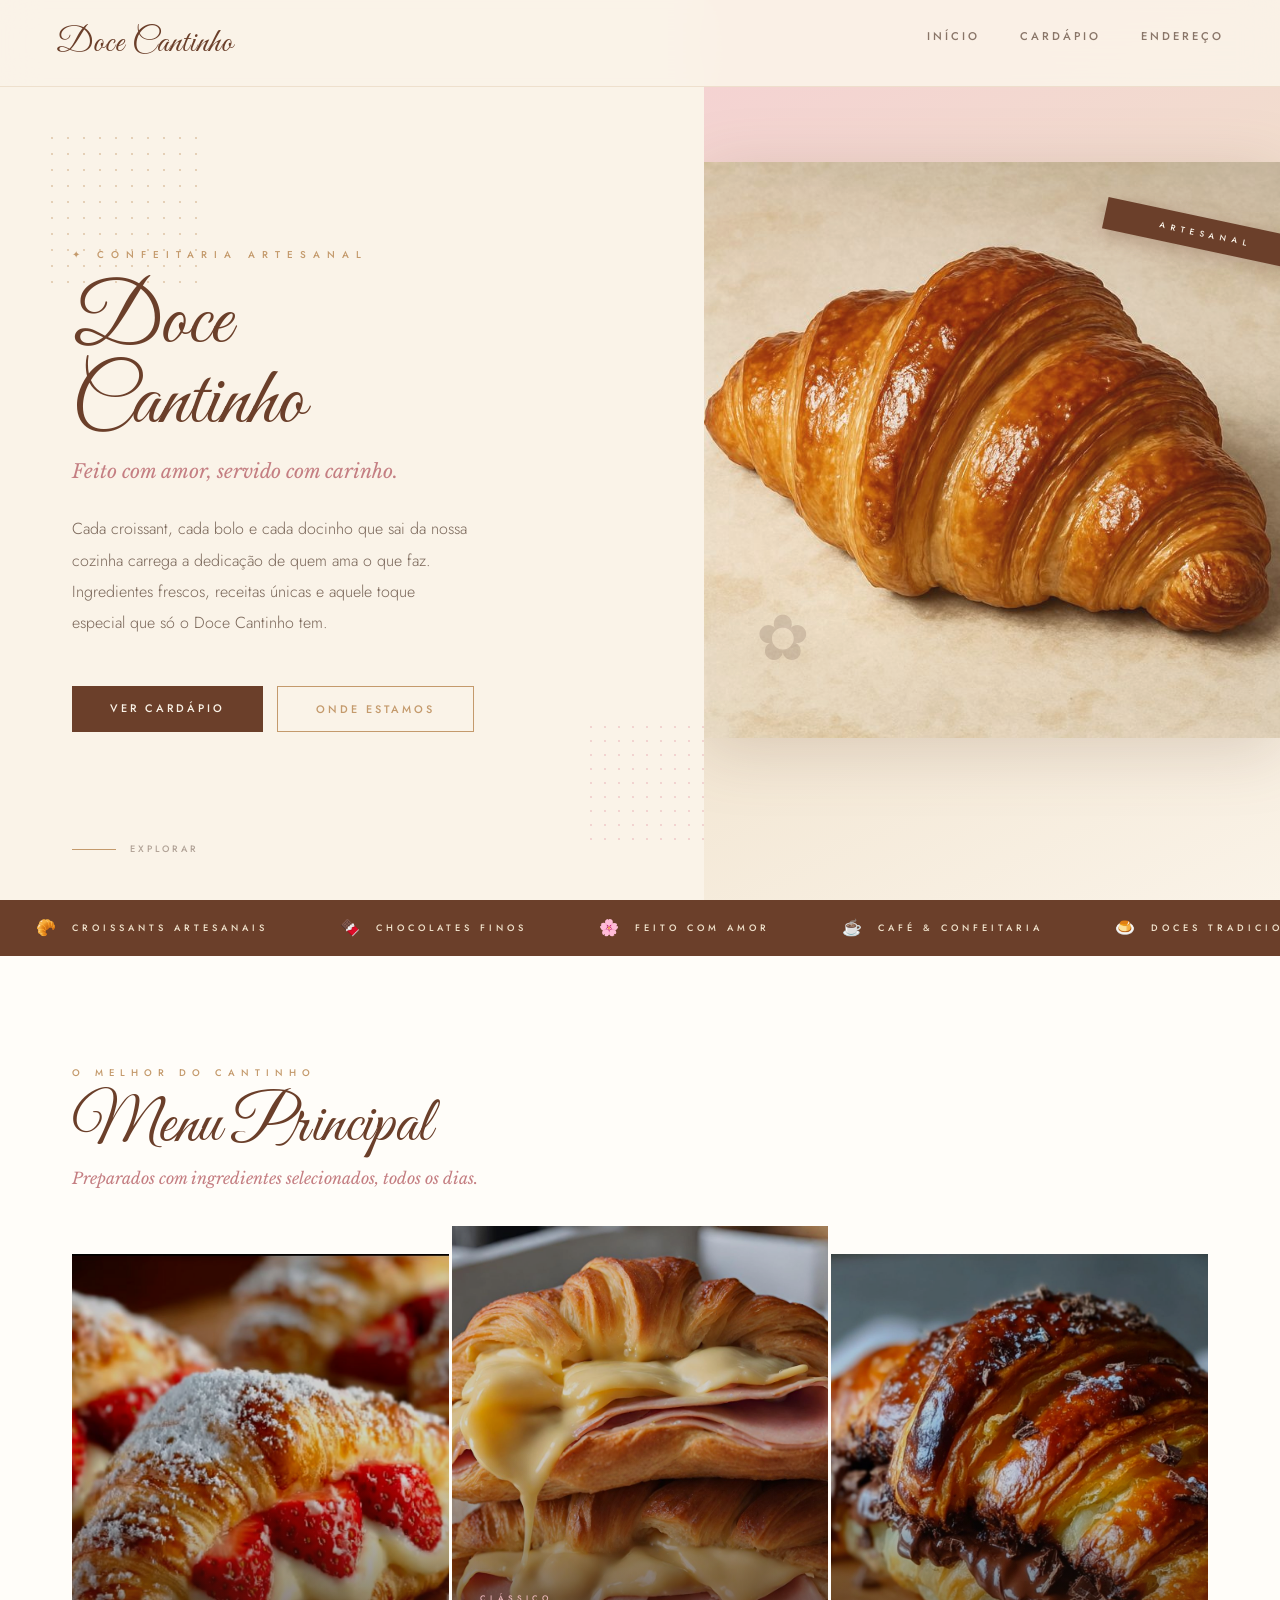
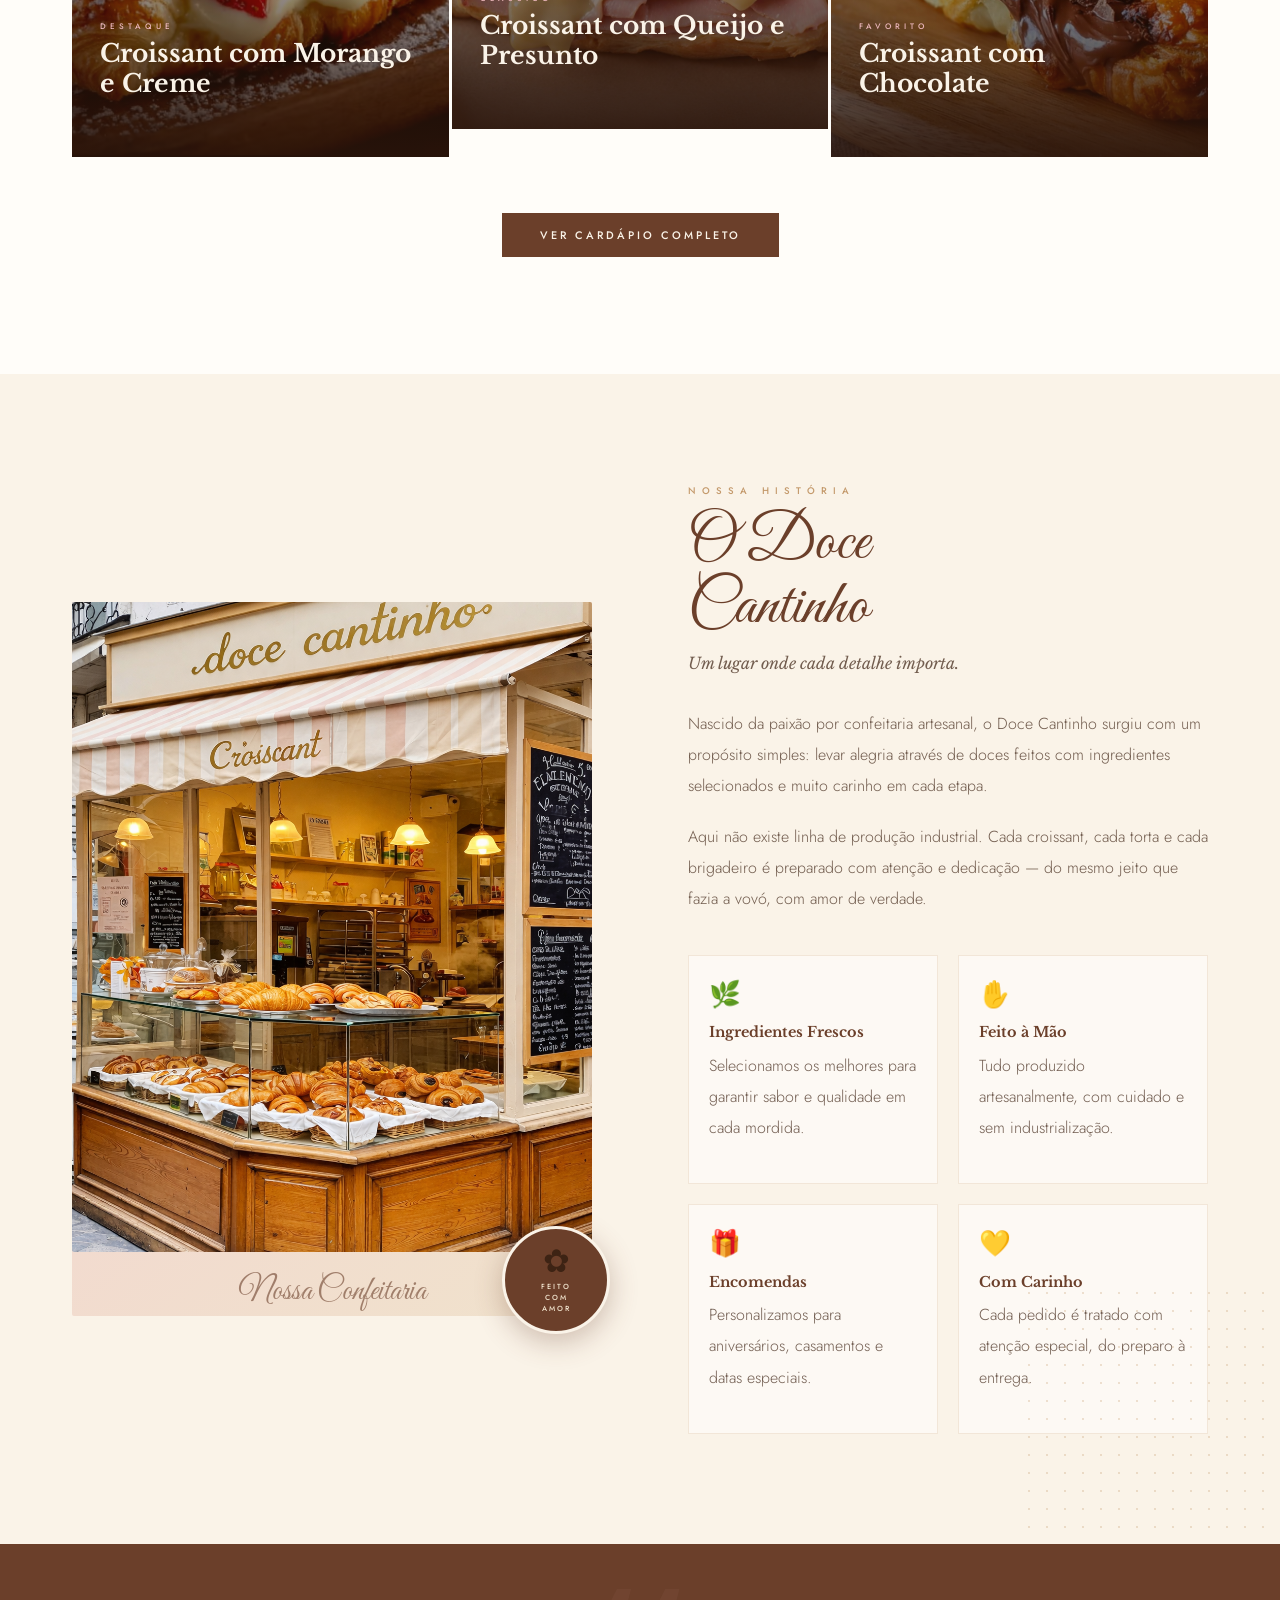
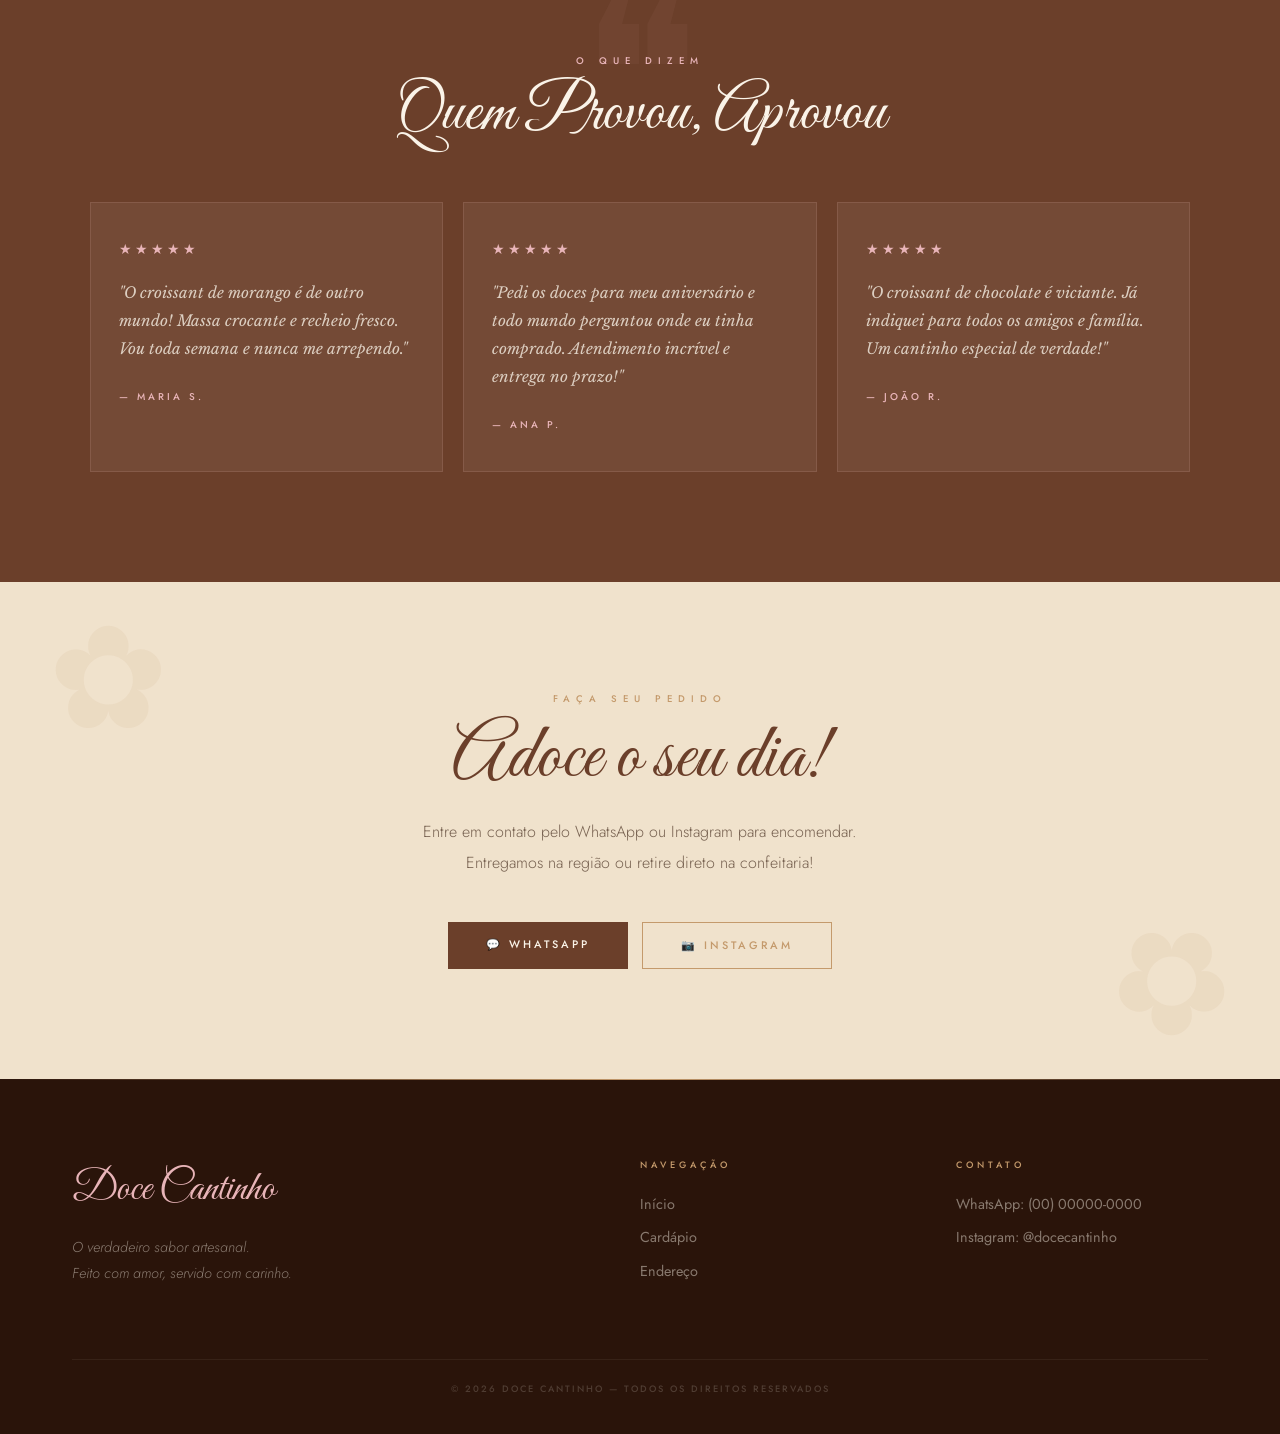
==== commit f503b202: "finalizado" ====
--- a/index.html
+++ b/index.html
@@ -592,9 +592,7 @@
     -->
     <div class="hero-right">
       <div class="hero-placeholder">
-        <div class="big-emoji"><img src="img/popo coco choco.jpg" alt=""></div>
-        <p>Coloque sua foto aqui</p>
-      </div>
+        <div class="big-emoji"><img src="img/croissant.jpg" alt="">
       <div class="hero-ribbon">Artesanal</div>
       <div class="hero-deco">✿</div>
     </div>
@@ -605,17 +603,13 @@
   <div class="marquee-bar">
     <div class="marquee-track">
       <div class="marquee-item"><span class="dot">🥐</span> Croissants Artesanais</div>
-      <div class="marquee-item"><span class="dot">🎂</span> Bolos Especiais</div>
       <div class="marquee-item"><span class="dot">🍫</span> Chocolates Finos</div>
       <div class="marquee-item"><span class="dot">🌸</span> Feito com Amor</div>
-      <div class="marquee-item"><span class="dot">🧁</span> Cupcakes & Tortas</div>
       <div class="marquee-item"><span class="dot">☕</span> Café & Confeitaria</div>
       <div class="marquee-item"><span class="dot">🍮</span> Doces Tradicionais</div>
       <div class="marquee-item"><span class="dot">🥐</span> Croissants Artesanais</div>
-      <div class="marquee-item"><span class="dot">🎂</span> Bolos Especiais</div>
       <div class="marquee-item"><span class="dot">🍫</span> Chocolates Finos</div>
       <div class="marquee-item"><span class="dot">🌸</span> Feito com Amor</div>
-      <div class="marquee-item"><span class="dot">🧁</span> Cupcakes & Tortas</div>
       <div class="marquee-item"><span class="dot">☕</span> Café & Confeitaria</div>
       <div class="marquee-item"><span class="dot">🍮</span> Doces Tradicionais</div>
     </div>
@@ -636,7 +630,7 @@
         <img src="img/popo coco moreng.jpg" alt="Croissant Morango">
       -->
       <div class="menu-card">
-        <div class="menu-placeholder" style="background: linear-gradient(145deg, #F5D0D3, #FAF3E8);"><img src="img/popo coco.jpg" alt=""></div>
+        <div class="menu-placeholder" style="background: linear-gradient(145deg, #F5D0D3, #FAF3E8);"><img src="img/popo coco moreng.jpg" alt=""></div>
         <div class="menu-overlay">
           <span class="menu-tag">Destaque</span>
           <h3 class="menu-nome">Croissant com Morango e Creme</h3>
@@ -649,7 +643,7 @@
         <img src="img/7955fb6536a3343d17238a96d1ce3575.jpg" alt="Croissant Queijo">
       -->
       <div class="menu-card elevado">
-        <div class="menu-placeholder" style="background: linear-gradient(145deg, #E8C99A, #FAF3E8);">🥐</div>
+        <div class="menu-placeholder" style="background: linear-gradient(145deg, #E8C99A, #FAF3E8);"><img src="img/7955fb6536a3343d17238a96d1ce3575.jpg" alt=""></div>
         <div class="menu-overlay">
           <span class="menu-tag">Clássico</span>
           <h3 class="menu-nome">Croissant com Queijo e Presunto</h3>
@@ -662,7 +656,7 @@
         <img src="img/popo coco choco.jpg" alt="Croissant Chocolate">
       -->
       <div class="menu-card">
-        <div class="menu-placeholder" style="background: linear-gradient(145deg, #C49A6C, #F0E2CC);">🍫</div>
+        <div class="menu-placeholder" style="background: linear-gradient(145deg, #C49A6C, #F0E2CC);"><img src="img/popo coco choco.jpg" alt=""></div>
         <div class="menu-overlay">
           <span class="menu-tag">Favorito</span>
           <h3 class="menu-nome">Croissant com Chocolate</h3>
@@ -687,7 +681,7 @@
       -->
       <div class="sobre-img-wrap">
         <div class="sobre-placeholder">
-          <div class="big">🏪</div>
+          <div class="big"><img src="img/ChatGPT Image 13 de abr. de 2026, 20_10_53.png" alt=""></div>
           <span>Nossa Confeitaria</span>
         </div>
         <div class="sobre-badge">
